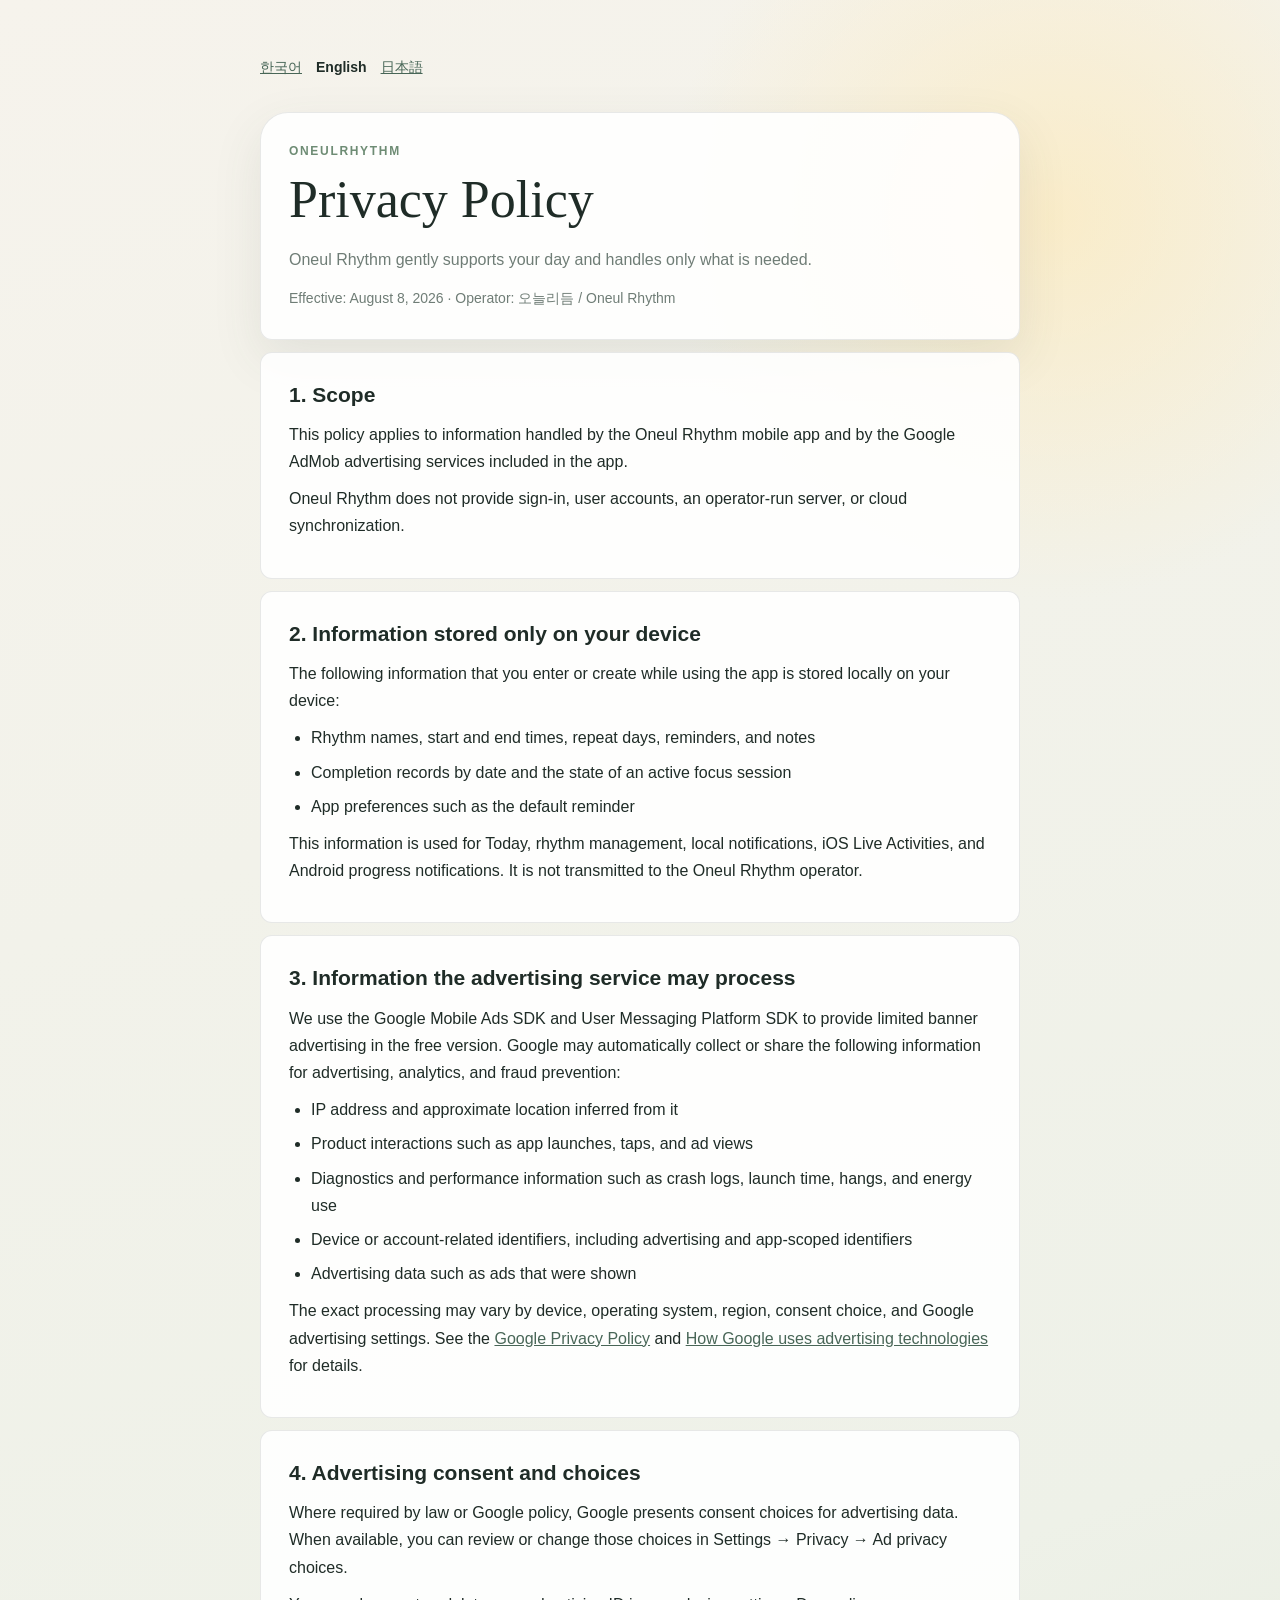
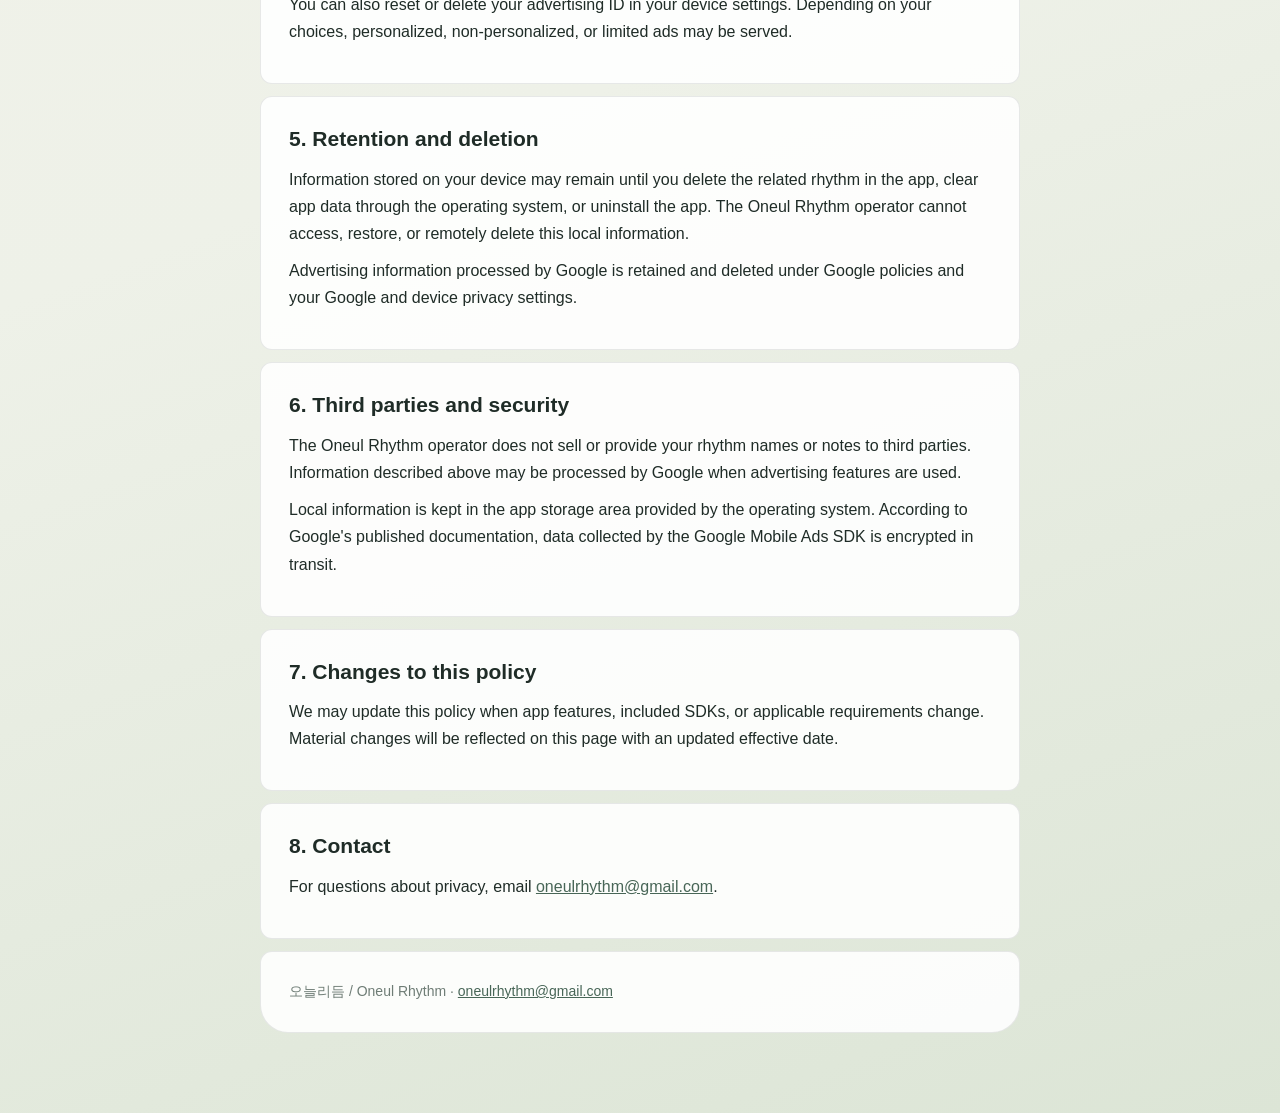
==== privacy/en/index.html @ 00954f63 "feat: 오늘리듬 개발자 사이트 공개" ====
<!doctype html>
<html lang="en">
  <head>
    <meta charset="utf-8" />
    <meta name="viewport" content="width=device-width, initial-scale=1" />
    <meta name="theme-color" content="#f6f3ec" />
    <meta name="description" content="Oneul Rhythm Privacy Policy" />
    <title>Privacy Policy · Oneul Rhythm</title>
    <link rel="stylesheet" href="../styles.css" />
  </head>
  <body>
    <main class="page">
      <nav class="language-nav" aria-label="Language">
        <a href="../ko/" lang="ko">한국어</a>
        <a href="../en/" aria-current="page">English</a>
        <a href="../ja/" lang="ja">日本語</a>
      </nav>

      <header class="policy-header">
        <p class="eyebrow">ONEULRHYTHM</p>
        <h1>Privacy Policy</h1>
        <p class="lead">Oneul Rhythm gently supports your day and handles only what is needed.</p>
        <p class="meta">Effective: August 8, 2026 · Operator: 오늘리듬 / Oneul Rhythm</p>
      </header>

      <section class="policy-section">
        <h2>1. Scope</h2>
        <p>This policy applies to information handled by the Oneul Rhythm mobile app and by the Google AdMob advertising services included in the app.</p>
        <p>Oneul Rhythm does not provide sign-in, user accounts, an operator-run server, or cloud synchronization.</p>
      </section>

      <section class="policy-section">
        <h2>2. Information stored only on your device</h2>
        <p>The following information that you enter or create while using the app is stored locally on your device:</p>
        <ul>
          <li>Rhythm names, start and end times, repeat days, reminders, and notes</li>
          <li>Completion records by date and the state of an active focus session</li>
          <li>App preferences such as the default reminder</li>
        </ul>
        <p>This information is used for Today, rhythm management, local notifications, iOS Live Activities, and Android progress notifications. It is not transmitted to the Oneul Rhythm operator.</p>
      </section>

      <section class="policy-section">
        <h2>3. Information the advertising service may process</h2>
        <p>We use the Google Mobile Ads SDK and User Messaging Platform SDK to provide limited banner advertising in the free version. Google may automatically collect or share the following information for advertising, analytics, and fraud prevention:</p>
        <ul>
          <li>IP address and approximate location inferred from it</li>
          <li>Product interactions such as app launches, taps, and ad views</li>
          <li>Diagnostics and performance information such as crash logs, launch time, hangs, and energy use</li>
          <li>Device or account-related identifiers, including advertising and app-scoped identifiers</li>
          <li>Advertising data such as ads that were shown</li>
        </ul>
        <p>The exact processing may vary by device, operating system, region, consent choice, and Google advertising settings. See the <a href="https://policies.google.com/privacy">Google Privacy Policy</a> and <a href="https://policies.google.com/technologies/ads">How Google uses advertising technologies</a> for details.</p>
      </section>

      <section class="policy-section">
        <h2>4. Advertising consent and choices</h2>
        <p>Where required by law or Google policy, Google presents consent choices for advertising data. When available, you can review or change those choices in Settings → Privacy → Ad privacy choices.</p>
        <p>You can also reset or delete your advertising ID in your device settings. Depending on your choices, personalized, non-personalized, or limited ads may be served.</p>
      </section>

      <section class="policy-section">
        <h2>5. Retention and deletion</h2>
        <p>Information stored on your device may remain until you delete the related rhythm in the app, clear app data through the operating system, or uninstall the app. The Oneul Rhythm operator cannot access, restore, or remotely delete this local information.</p>
        <p>Advertising information processed by Google is retained and deleted under Google policies and your Google and device privacy settings.</p>
      </section>

      <section class="policy-section">
        <h2>6. Third parties and security</h2>
        <p>The Oneul Rhythm operator does not sell or provide your rhythm names or notes to third parties. Information described above may be processed by Google when advertising features are used.</p>
        <p>Local information is kept in the app storage area provided by the operating system. According to Google's published documentation, data collected by the Google Mobile Ads SDK is encrypted in transit.</p>
      </section>

      <section class="policy-section">
        <h2>7. Changes to this policy</h2>
        <p>We may update this policy when app features, included SDKs, or applicable requirements change. Material changes will be reflected on this page with an updated effective date.</p>
      </section>

      <section class="policy-section">
        <h2>8. Contact</h2>
        <p>For questions about privacy, email <a href="mailto:oneulrhythm@gmail.com">oneulrhythm@gmail.com</a>.</p>
      </section>

      <footer class="policy-footer">오늘리듬 / Oneul Rhythm · <a href="mailto:oneulrhythm@gmail.com">oneulrhythm@gmail.com</a></footer>
    </main>
  </body>
</html>
---- privacy/styles.css ----
:root {
  color-scheme: light;
  --cream: #f6f3ec;
  --paper: rgba(255, 255, 255, 0.88);
  --ink: #1f2c27;
  --muted: #6f7d76;
  --sage: #6e8c74;
  --mist: #dce5d6;
  --line: rgba(31, 44, 39, 0.1);
  font-family: -apple-system, BlinkMacSystemFont, "Segoe UI", sans-serif;
}

* { box-sizing: border-box; }

body {
  margin: 0;
  min-height: 100vh;
  color: var(--ink);
  background:
    radial-gradient(circle at 82% 8%, rgba(255, 231, 173, 0.55), transparent 24rem),
    linear-gradient(160deg, var(--cream) 0%, #eef1e8 60%, #dce5d6 100%);
  line-height: 1.7;
}

a { color: #486657; }
a:hover { color: #2f4c3d; }

.page,
.language-card {
  width: min(760px, calc(100% - 32px));
  margin: 0 auto;
}

.page { padding: 56px 0 80px; }

.language-card {
  margin-top: clamp(56px, 14vh, 140px);
  padding: 48px 28px;
  text-align: center;
  background: var(--paper);
  border: 1px solid var(--line);
  border-radius: 28px;
  box-shadow: 0 20px 60px rgba(65, 83, 73, 0.12);
}

.brand-mark {
  display: grid;
  place-items: center;
  width: 64px;
  height: 64px;
  margin: 0 auto 18px;
  color: var(--sage);
  background: var(--mist);
  border-radius: 50%;
  font-size: 30px;
}

.eyebrow {
  margin: 0 0 8px;
  color: var(--sage);
  font-size: 12px;
  font-weight: 700;
  letter-spacing: 0.14em;
}

h1 {
  margin: 0;
  font-family: Georgia, "Times New Roman", serif;
  font-size: clamp(34px, 7vw, 52px);
  line-height: 1.2;
  font-weight: 500;
}

.lead { margin: 14px 0 0; color: var(--muted); }

.developer-card { max-width: 680px; }

.product-names,
.site-note {
  margin: 12px 0 0;
  color: var(--muted);
  font-size: 14px;
}

.site-note { margin-top: 28px; }

.language-list {
  display: grid;
  gap: 10px;
  max-width: 320px;
  margin: 32px auto 0;
}

.language-list a {
  padding: 12px 18px;
  color: var(--ink);
  background: #fff;
  border: 1px solid var(--line);
  border-radius: 16px;
  text-decoration: none;
  font-weight: 600;
}

.language-nav {
  display: flex;
  flex-wrap: wrap;
  gap: 8px 14px;
  margin-bottom: 32px;
  font-size: 14px;
}

.language-nav a[aria-current="page"] {
  color: var(--ink);
  font-weight: 700;
  text-decoration: none;
}

.policy-header,
.policy-section,
.policy-footer {
  padding: 28px;
  background: var(--paper);
  border: 1px solid var(--line);
}

.policy-header {
  border-radius: 28px 28px 12px 12px;
  box-shadow: 0 18px 50px rgba(65, 83, 73, 0.1);
}

.policy-header .meta { margin: 14px 0 0; color: var(--muted); font-size: 14px; }

.policy-section { margin-top: 12px; border-radius: 12px; }

.policy-section h2 {
  margin: 0 0 12px;
  font-size: 21px;
  line-height: 1.35;
}

.policy-section p { margin: 10px 0; }
.policy-section ul { margin: 10px 0; padding-left: 22px; }
.policy-section li + li { margin-top: 7px; }

.policy-footer {
  margin-top: 12px;
  border-radius: 12px 12px 28px 28px;
  color: var(--muted);
  font-size: 14px;
}

@media (max-width: 520px) {
  .page { padding: 28px 0 48px; }
  .language-card { padding: 38px 20px; }
  .policy-header, .policy-section, .policy-footer { padding: 22px 20px; }
}
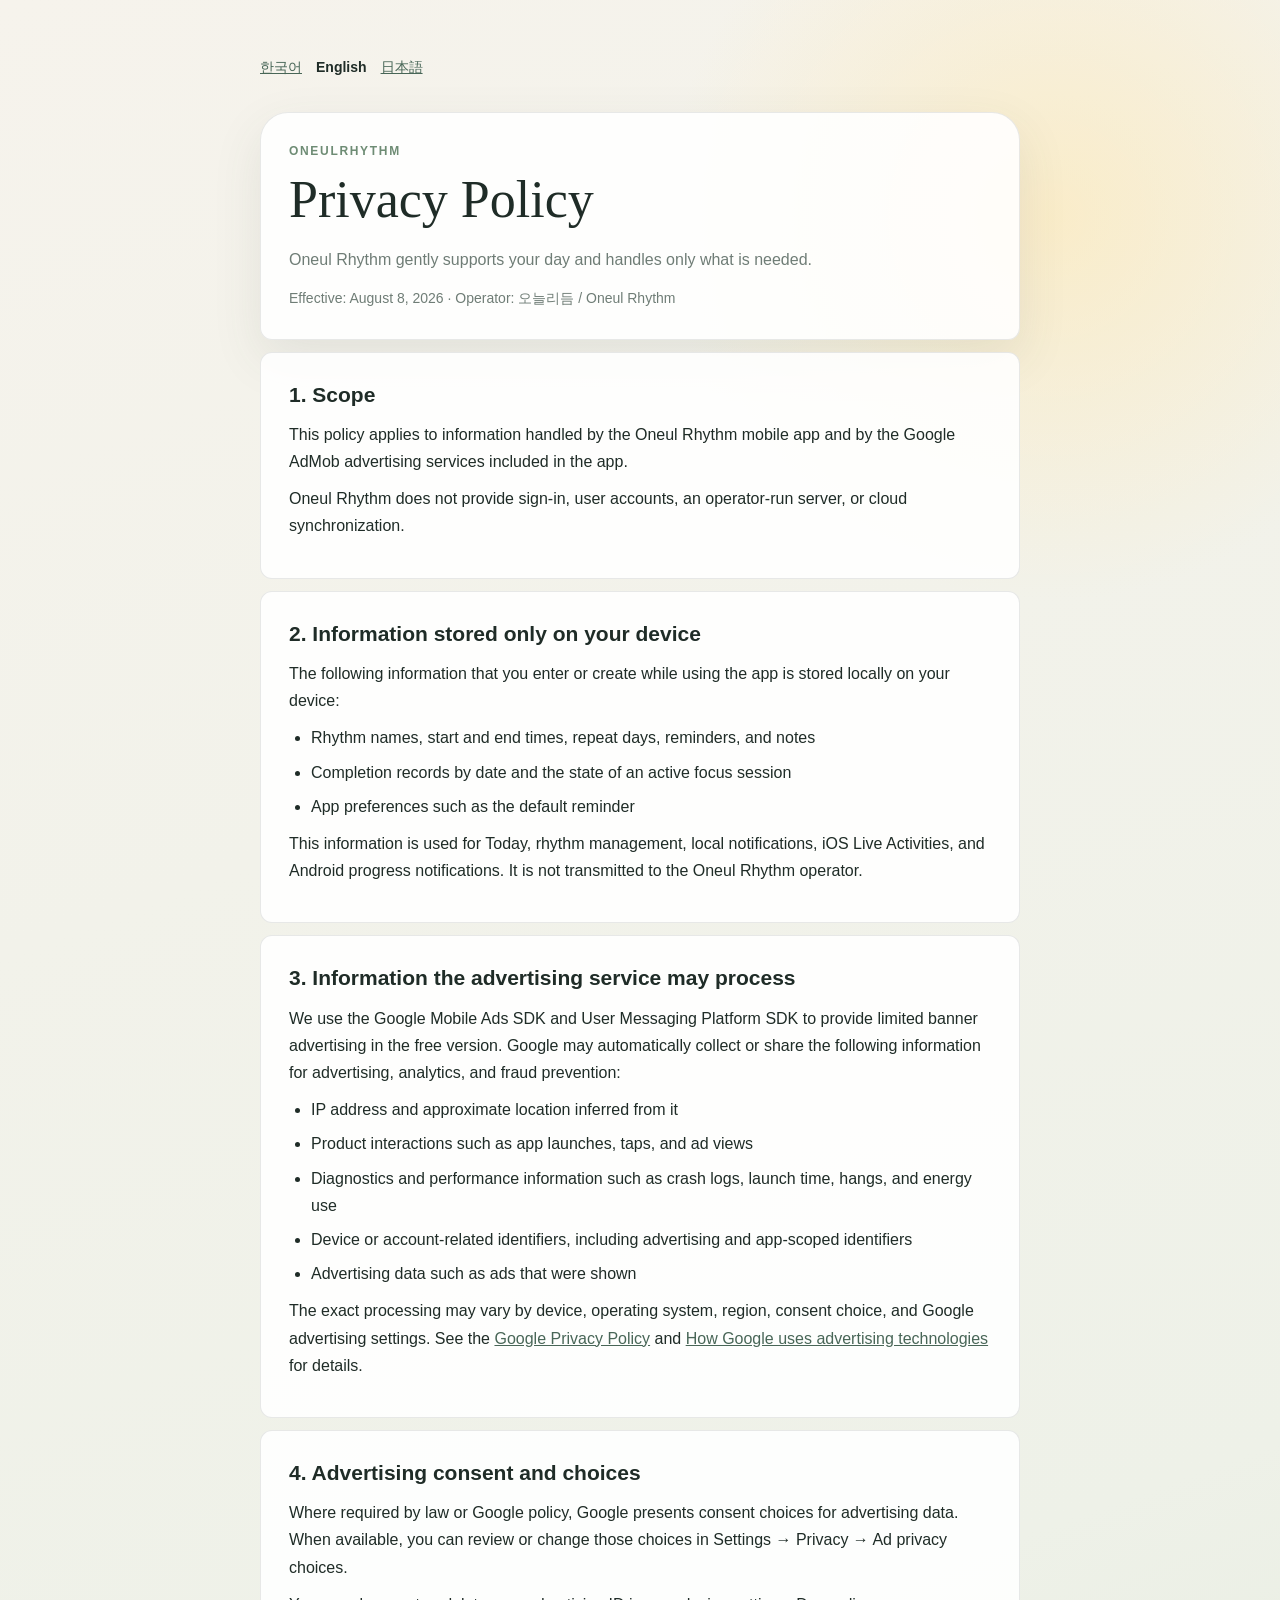
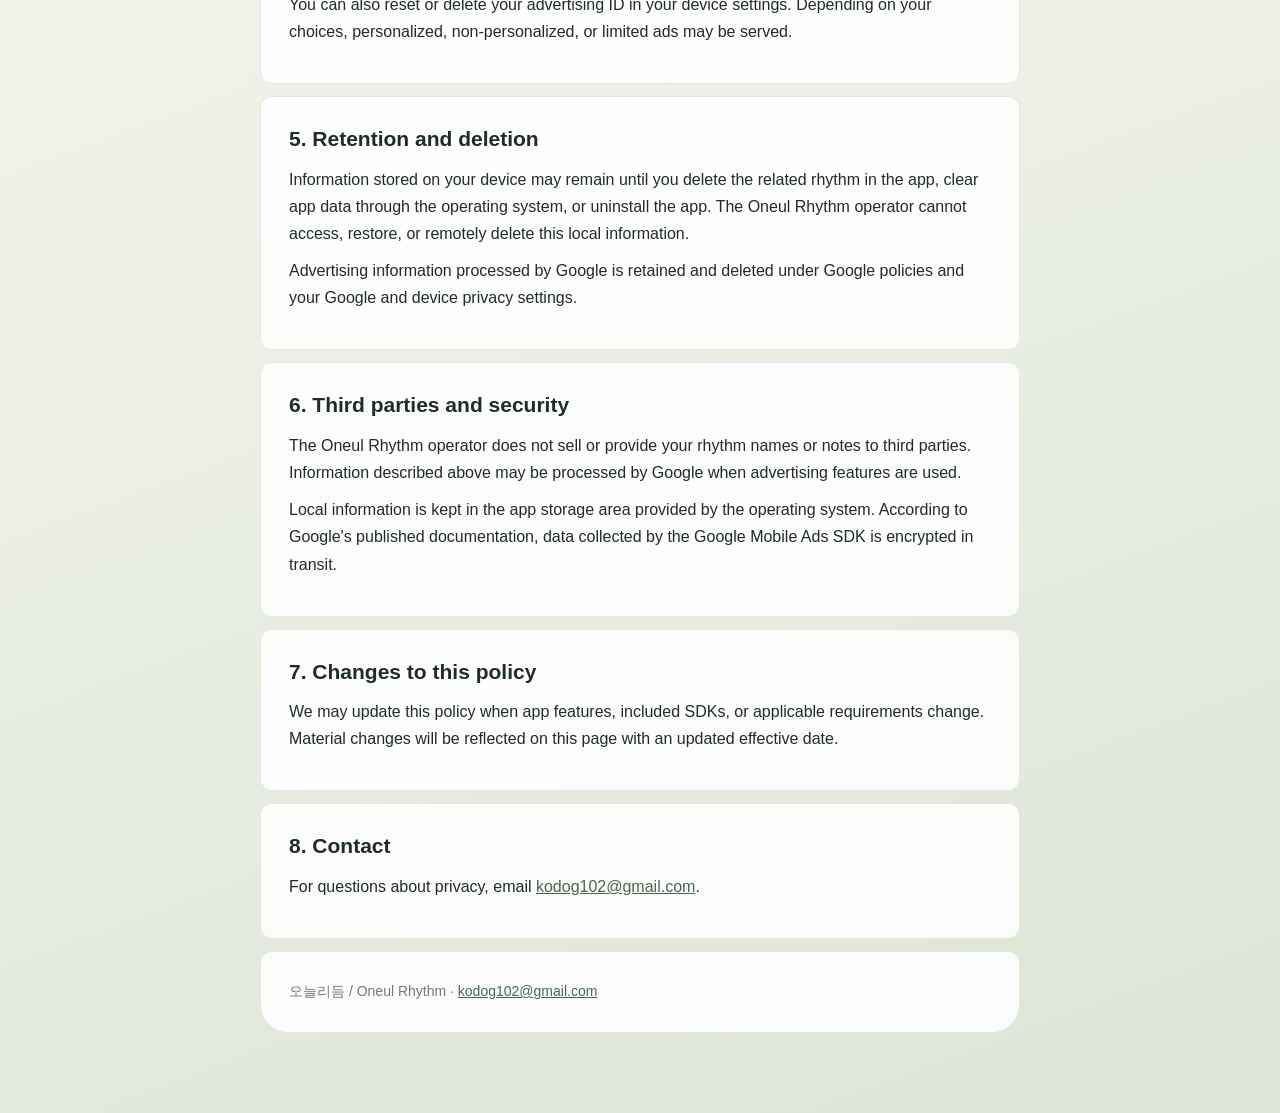
==== commit b12ef6ab: "feat: update launched services and contact email" ====
--- a/privacy/en/index.html
+++ b/privacy/en/index.html
@@ -78,10 +78,10 @@
 
       <section class="policy-section">
         <h2>8. Contact</h2>
-        <p>For questions about privacy, email <a href="mailto:oneulrhythm@gmail.com">oneulrhythm@gmail.com</a>.</p>
+        <p>For questions about privacy, email <a href="mailto:kodog102@gmail.com">kodog102@gmail.com</a>.</p>
       </section>
 
-      <footer class="policy-footer">오늘리듬 / Oneul Rhythm · <a href="mailto:oneulrhythm@gmail.com">oneulrhythm@gmail.com</a></footer>
+      <footer class="policy-footer">오늘리듬 / Oneul Rhythm · <a href="mailto:kodog102@gmail.com">kodog102@gmail.com</a></footer>
     </main>
   </body>
 </html>
